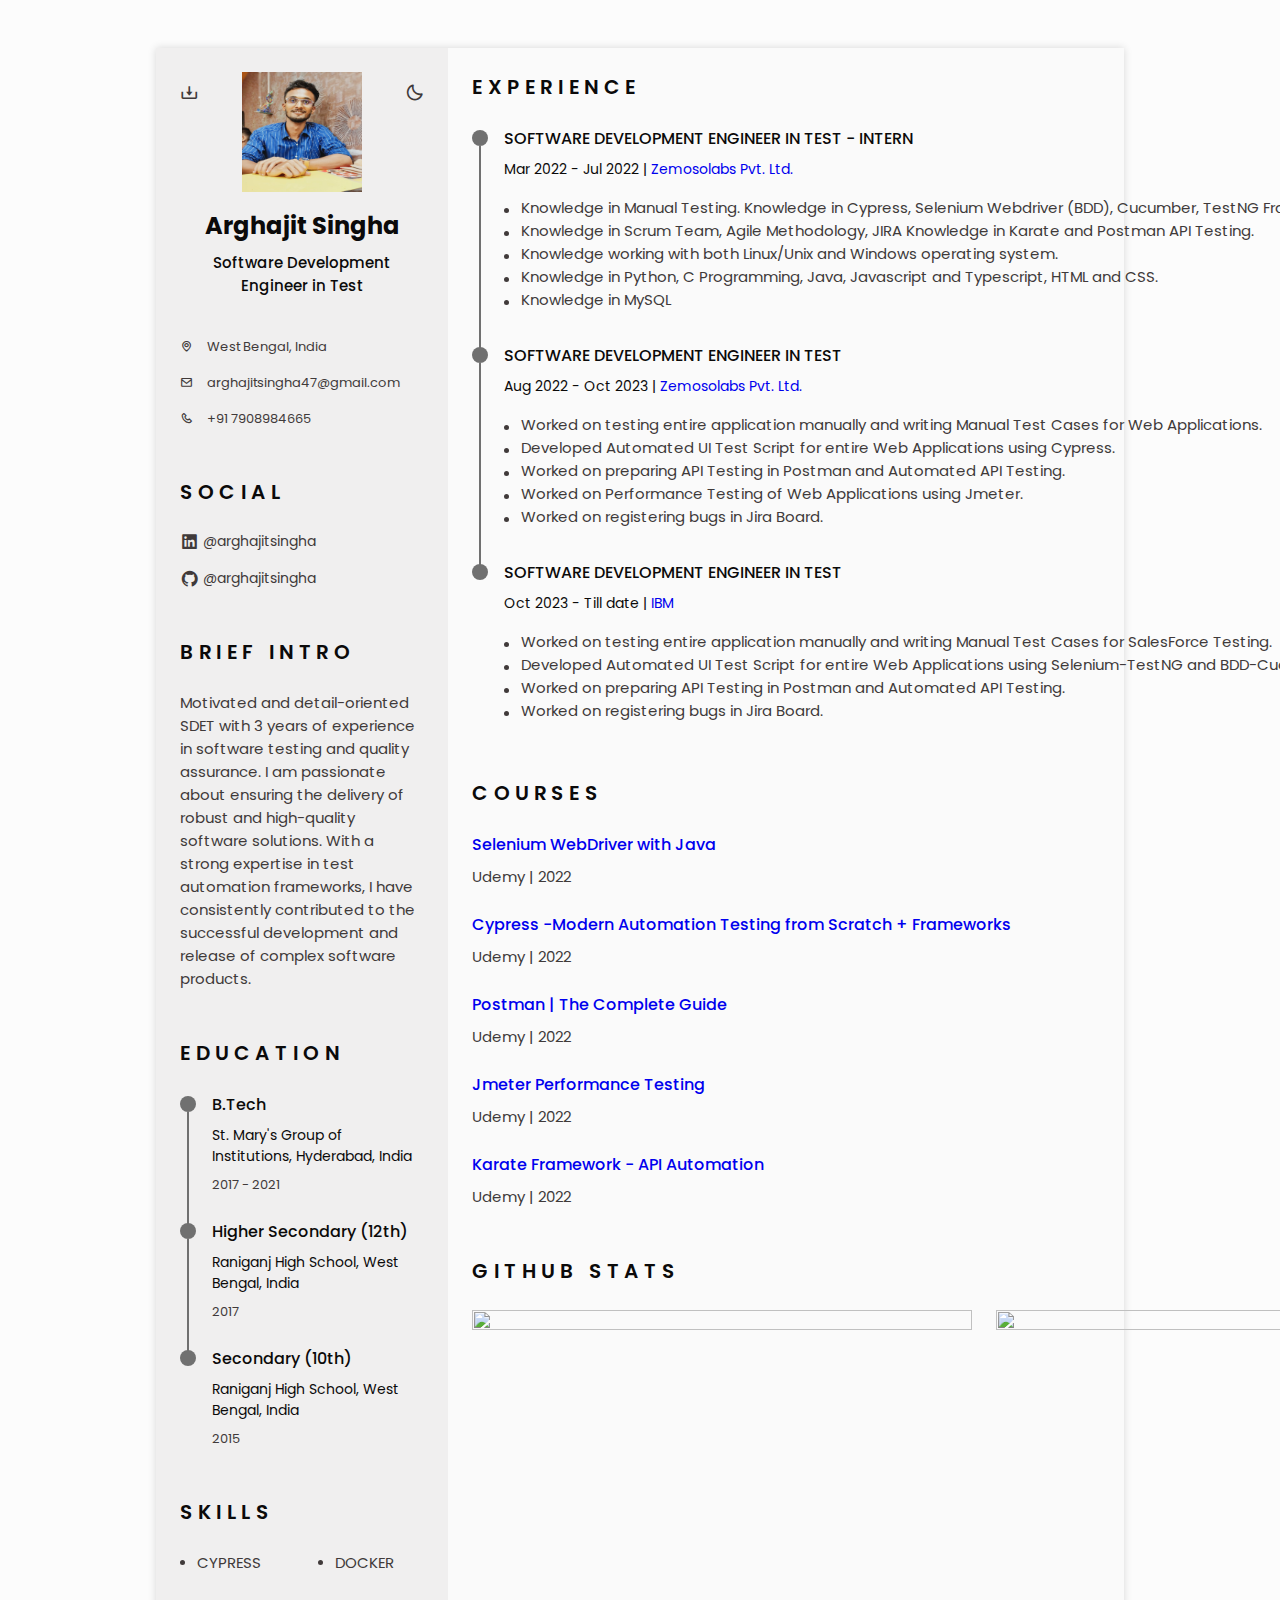
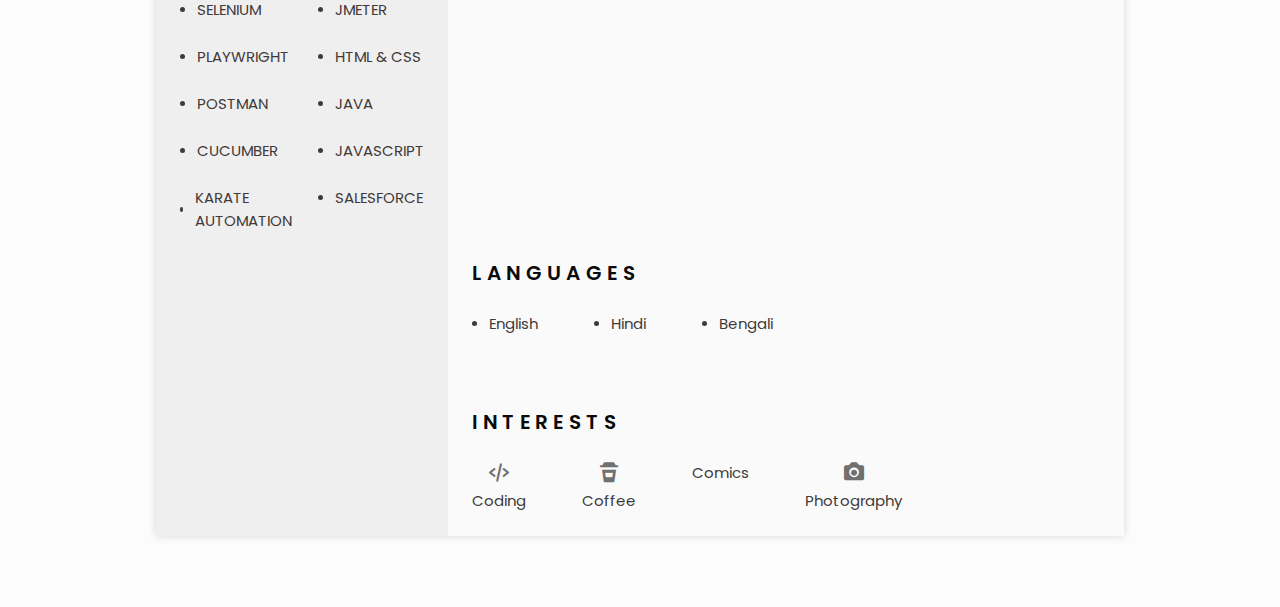
==== index.html @ 1b6075cb "Updated resume" ====
<!DOCTYPE html>
<html lang="en">
  <head>
    <meta charset="UTF-8" />
    <meta name="viewport" content="width=device-width, initial-scale=1.0" />

    <!-- BOX ICONS -->
    <link
      rel="stylesheet"
      href="https://cdn.jsdelivr.net/npm/boxicons@latest/css/boxicons.min.css"
    />
    <script src="https://code.iconify.design/iconify-icon/1.0.7/iconify-icon.min.js"></script>

    <!-- CSS -->
    <link rel="stylesheet" href="assets/css/styles.css" />

    <!-- Favicon -->
    <link rel="icon" href="assets/img/Arghajit.jpeg" type="image/jpg" />

    <title>Arghajit Singha</title>
  </head>
  <body>
    <!-- HEADER -->
    <header class="l-header" id="header">
      <nav class="nav bd-container">
        <a href="#" class="nav_logo">Arghajit Singha</a>
        <div class="nav_menu" id="nav-menu">
          <ul class="nav_list">
            <li class="nav_item">
              <a href="#home" class="nav_link active-link">
                <i class="bx bx-home nav_icon"></i>Home
              </a>
            </li>
            <li class="nav_item">
              <a href="#profile" class="nav_link">
                <i class="bx bx-user nav_icon"></i>Profile
              </a>
            </li>
            <li class="nav_item">
              <a href="#education" class="nav_link">
                <i class="bx bx-book nav_icon"></i>Education
              </a>
            </li>
            <li class="nav_item">
              <a href="#skills" class="nav_link">
                <i class="bx bx-receipt nav_icon"></i>Skills
              </a>
            </li>
            <li class="nav_item">
              <a href="#experience" class="nav_link">
                <i class="bx bx-briefcase-alt nav_icon"></i>Experience
              </a>
            </li>
            <li class="nav_item">
              <a href="#certificate" class="nav_link">
                <i class="bx bx-award nav_icon"></i>Certificate
              </a>
            </li>
            <li class="nav_item">
              <a href="#references" class="nav_link">
                <i class="bx bx-link-external nav_icon"></i>References
              </a>
            </li>
          </ul>
        </div>
        <div class="nav_toggle" id="nav-toggle">
          <i class="bx bx-grid-alt"></i>
        </div>
      </nav>
    </header>

    <main class="l-main bd-container">
      <!-- All elements within this div, is generated in PDF -->
      <div class="resume" id="area-cv">
        <div class="resume__left">
          <!-- HOME -->
          <section class="home" id="home">
            <div class="home_containter section bd-grid">
              <div class="home_data bd-grid">
                <img
                  src="assets/img/Arghajit.jpeg"
                  alt=""
                  class="home_img center"
                />
                <h1 class="home_title"><b>Arghajit Singha</b></h1>
                <h3 class="home_profession">
                  Software Development Engineer in Test
                </h3>
                <!-- Button to generate and download the pdf. Available for desktop. -->
                <div>
                  <a
                    download=""
                    href="assets/pdf/Arghajit Singha Resume.pdf"
                    class="home_button-movil"
                    >Download</a
                  >
                </div>
              </div>
              <div class="home_address bd-grid">
                <span class="home_information">
                  <i class="bx bx-map"> &nbsp; </i> West Bengal, India
                </span>
                <span class="home_information">
                  <i class="bx bx-envelope"> &nbsp; </i>
                  arghajitsingha47@gmail.com
                </span>
                <span class="home_information">
                  <i class="bx bx-phone"> &nbsp; </i> +91 7908984665
                </span>
              </div>
            </div>

            <!-- Theme change button -->
            <i
              class="bx bx-moon change-theme"
              title="Theme"
              id="theme-button"
            ></i>
            <!-- Button to generate and download the pdf. Available for desktop -->
            <i
              class="bx bx-download generate-pdf"
              title="Generate PDF"
              id="resume-button"
            ></i>
          </section>

          <!-- SOCIAL -->
          <section class="social section">
            <h2 class="section-title">SOCIAL</h2>
            <div class="social_container bd-grid">
              <a
                href="https://www.linkedin.com/in/arghajit-singha-1646341bb/"
                target="_blank"
                class="social_link"
              >
                <i class="bx bxl-linkedin-square social_icon"></i>
                @arghajitsingha
              </a>
              <a
                href="https://github.com/Arghajit47"
                target="_blank"
                class="social_link"
              >
                <i class="bx bxl-github social_icon"></i> @arghajitsingha
              </a>
            </div>
          </section>
          <!-- PROFILE -->
          <section class="profile section" id="profile">
            <h2 class="section-title">Brief Intro</h2>
            <p class="profile_description">
              Motivated and detail-oriented SDET with 3 years of experience in
              software testing and quality assurance. I am passionate about
              ensuring the delivery of robust and high-quality software
              solutions. With a strong expertise in test automation frameworks,
              I have consistently contributed to the successful development and
              release of complex software products.
            </p>
          </section>

          <!-- EDUCATION -->
          <section class="education section" id="education">
            <h2 class="section-title">Education</h2>
            <div class="education_container bd-grid">
              <div class="education_content">
                <div class="education_time">
                  <span class="education_rounder"></span>
                  <span class="education_line"></span>
                </div>
                <div class="education_data bd-grid">
                  <h3 class="education_title">B.Tech</h3>
                  <span class="education_studies"
                    >St. Mary's Group of Institutions, Hyderabad, India</span
                  >
                  <span class="education_year">2017 - 2021</span>
                </div>
              </div>
              <div class="education_content">
                <div class="education_time">
                  <span class="education_rounder"></span>
                  <span class="education_line"></span>
                </div>
                <div class="education_data bd-grid">
                  <h3 class="education_title">Higher Secondary (12th)</h3>
                  <span class="education_studies"
                    >Raniganj High School, West Bengal, India</span
                  >
                  <span class="education_year">2017</span>
                </div>
              </div>
              <div class="education_content">
                <div class="education_time">
                  <span class="education_rounder"></span>
                  <!-- <span class="education_line"></span> -->
                </div>
                <div class="education_data bd-grid">
                  <h3 class="education_title">Secondary (10th)</h3>
                  <span class="education_studies"
                    >Raniganj High School, West Bengal, India</span
                  >
                  <span class="education_year">2015</span>
                </div>
              </div>
            </div>
          </section>
          <!-- SKILLS  -->
          <section class="skills section" id="skills">
            <h2 class="section-title">Skills</h2>
            <div class="skills_content bd-grid">
              <ul class="skills_data">
                <li class="skills_name">
                  <span class="skills_circle"></span>CYPRESS
                </li>
                <li class="skills_name">
                  <span class="skills_circle"></span>SELENIUM
                </li>
                <li class="skills_name">
                  <span class="skills_circle"></span>PLAYWRIGHT
                </li>
                <li class="skills_name">
                  <span class="skills_circle"></span>POSTMAN
                </li>
                <li class="skills_name">
                  <span class="skills_circle"></span> CUCUMBER
                </li>
                <li class="skills_name">
                    <span class="skills_circle"></span> KARATE AUTOMATION
                  </li>
              </ul>
              <ul class="skills_data">
                <li class="skills_name">
                  <span class="skills_circle"></span> DOCKER
                </li>
                <li class="skills_name">
                  <span class="skills_circle"></span> JMETER
                </li>
                <li class="skills_name">
                  <span class="skills_circle"></span> HTML & CSS
                </li>
                <li class="skills_name">
                  <span class="skills_circle"></span> JAVA
                </li>
                <li class="skills_name">
                  <span class="skills_circle"></span> JAVASCRIPT
                </li>
                <li class="skills_name">
                    <span class="skills_circle"></span> SALESFORCE
                  </li>
              </ul>
            </div>
          </section>
        </div>
        <div class="resume__right">
          <!-- EXPERIENCE -->
          <section class="experience section" id="experience">
            <h2 class="section-title">Experience</h2>
            <div class="experience_container bd-grid">
              <div class="experience_content">
                <div class="experience_time">
                  <span class="experience_rounder"></span>
                  <span class="experience_line"></span>
                </div>
                <div class="experience_data bd-grid">
                    <h3 class="experience_title">SOFTWARE DEVELOPMENT ENGINEER IN TEST - INTERN</h3>
                    <span class="experience_company"
                      >Mar 2022 - Jul 2022 |
                      <a href="https://www.zemosolabs.com/careers-page"
                        >Zemosolabs Pvt. Ltd.</a
                      ></span
                    >
                    <p class="experience_description">
                      <ul><li>
                      <span class="languages_circle"></span>Knowledge in Manual
                      Testing. Knowledge in Cypress, Selenium Webdriver (BDD),
                      Cucumber, TestNG Framework, JMeter.</li>
                      <li><span class="languages_circle"></span>Knowledge in Scrum
                      Team, Agile Methodology, JIRA Knowledge in Karate and
                      Postman API Testing.</li>
                      <li><span class="languages_circle"></span>Knowledge working with
                      both Linux/Unix and Windows operating system.</li>
                      <li><span class="languages_circle"></span>Knowledge in Python, C
                      Programming, Java, Javascript and Typescript, HTML and CSS.</li>
                      <li><span class="languages_circle"></span>Knowledge in MySQL
                  </li></ul>
                    </p>
                  </div>
              </div>
              <div class="experience_content">
                <div class="experience_time">
                  <span class="experience_rounder"></span>
                  <span class="experience_line"></span>
                </div>
                <div class="experience_data bd-grid">
                    <h3 class="experience_title">SOFTWARE DEVELOPMENT ENGINEER IN TEST</h3>
                    <span class="experience_company"
                      >Aug 2022 - Oct 2023 |
                      <a href="https://www.zemosolabs.com"
                        >Zemosolabs Pvt. Ltd.</a>
                    </span>
                    <p class="experience_description">
                      <ul><li>
                          <span class="languages_circle"></span>Worked on testing entire application manually and writing Manual Test Cases for Web Applications.</li>
                          <li><span class="languages_circle"></span>Developed Automated UI Test Script for entire Web Applications using Cypress.</li>
                          <li><span class="languages_circle"></span>Worked on preparing API Testing in Postman and Automated API Testing.</li>
                          <li><span class="languages_circle"></span>Worked on Performance Testing of Web Applications using Jmeter.</li>
                          <li><span class="languages_circle"></span>Worked on registering bugs in Jira Board.
                      </li></ul>
                    </p>
                  </div>
              </div>
              <div class="experience_content">
                <div class="experience_time">
                  <span class="experience_rounder"></span>
                  <!-- <span class="experience_line"></span> -->
                </div>
                <div class="experience_data bd-grid">
                  <h3 class="experience_title">SOFTWARE DEVELOPMENT ENGINEER IN TEST</h3>
                  <span class="experience_company"
                    >Oct 2023 - Till date |
                    <a href="https://www.ibm.com">IBM</a>
                  </span>
                  <p class="experience_description">
                    <ul><li>
                        <span class="languages_circle"></span>Worked on testing entire application manually and writing Manual Test Cases for SalesForce Testing.</li>
                        <li><span class="languages_circle"></span>Developed Automated UI Test Script for entire Web Applications using Selenium-TestNG and BDD-Cucumber.</li>
                        <li><span class="languages_circle"></span>Worked on preparing API Testing in Postman and Automated API Testing.</li>
                        <li><span class="languages_circle"></span>Worked on registering bugs in Jira Board.
                    </li></ul>
                  </p>
                </div>
              </div>
            </div>
          </section>
          <!-- COURSES -->
          <section class="certificate section" id="certificate">
            <h2 class="section-title">Courses</h2>
            <div class="certificate_container bd-grid">
              <div class="certificate_content">
                <h3 class="certificate_title">
                  <a href="https://www.udemy.com/course/selenium-real-time-examplesinterview-questions/">Selenium WebDriver with Java</a>
                </h3>
                <span class="certificate_institution"
                  >Udemy | 2022</span
                >
              </div>
              <div class="certificate_content">
                <h3 class="certificate_title">
                  <a href="https://www.udemy.com/course/cypress-fundamental/">Cypress -Modern Automation Testing from Scratch + Frameworks</a>
                </h3>
                <span class="certificate_institution">Udemy | 2022</span>
              </div>
              <div class="certificate_content">
                <h3 class="certificate_title">
                  <a href="https://www.udemy.com/course/postman-the-complete-guide/">Postman | The Complete Guide</a>
                </h3>
                <span class="certificate_institution">Udemy | 2022</span>
              </div>
              <div class="certificate_content">
                <h3 class="certificate_title">
                  <a href="https://www.udemy.com/course/learn-jmeter-from-scratch-performance-load-testing-tool/">Jmeter Performance Testing</a>
                </h3>
                <span class="certificate_institution">Udemy | 2022</span>
              </div>
              <div class="certificate_content">
                <h3 class="certificate_title">
                  <a href="https://www.udemy.com/course/karate-framework-api-automation/">Karate Framework - API Automation</a>
                </h3>
                <span class="certificate_institution">Udemy | 2022</span>
              </div>
            </div>
          </section>
          <!-- GITHUB STATS -->
          <section class="references section" id="references">
            <h2 class="section-title">GitHub Stats</h2>
            <div class="references_container bd-grid">
              <div class="references_content bd-grid">
                <img
                  height="500"
                  width="500"
                  src="https://github-readme-stats.vercel.app/api/top-langs/?username=Arghajit47&show_icons=true&theme=tokyonight"
                />
              </div>
              <div class="references_content bd-grid">
                <img
                  height="500"
                  width="500"
                  src="https://github-readme-stats.vercel.app/api?username=Arghajit47&show_icons=true&theme=midnight-purple"
                />
              </div>
            </div>
          </section>
          <!-- LANGUAGES -->
          <section class="languages section">
            <h2 class="section-title">Languages</h2>
            <div class="languages_container">
              <ul class="languages_content bd-grid">
                <li class="languages_name">
                  <span class="languages_circle"></span> English
                </li>
                <li class="languages_name">
                  <span class="languages_circle"></span> Hindi
                </li>
                <li class="languages_name">
                  <span class="languages_circle"></span> Bengali
                </li>
              </ul>
            </div>
          </section>

          <!-- INTERESTS -->
          <section class="interests section">
            <h2 class="section-title">Interests</h2>
            <div class="interests_container bd-grid">
              <div class="interests_content">
                <i class="bx bx-code-alt interests_icon"></i>
                <span class="interests_name">Coding</span>
              </div>
              <div class="interests_content">
                <i class="bx bxs-coffee-togo interests_icon"></i>
                <span class="interests_name">Coffee</span>
              </div>
              <div class="interests_content">
                <iconify-icon
                  icon="arcticons:comicscreen"
                  width="28"
                  height="28"
                ></iconify-icon>
                <span class="interests_name">Comics</span>
              </div>
              <div class="interests_content">
                <i class="bx bxs-camera interests_icon"></i>
                <span class="interests_name">Photography</span>
              </div>
            </div>
          </section>
        </div>
      </div>
    </main>

    <!-- SCROLL TOP -->
    <a href="#" class="scrolltop" id="scrolltop">
      <i class="bx bx-up-arrow-alt scrolltop_icon"></i>
    </a>

    <!-- HTML2PDF -->
    <script src="assets/js/html2pdf.bundle.min.js"></script>

    <!-- MAIN JS -->
    <script src="assets/js/main.js"></script>
  </body>
  <br />
</html>
---- assets/css/styles.css ----
/* GOOGLE FONTS */
@import url('https://fonts.googleapis.com/css2?family=Poppins:wght@400;500;600&display=swap');

/* VARIABLES CSS */
:root {
  --header-height: 3rem;

  /* Colors */
  --title-color: #0b0a0a;
  --text-color: #403a3a;
  --text-color-light: #707070;
  --container-color: #fafafa;
  --container-color-alt: #f0efef;
  --body-color: #fcfcfc;

  /* Font and typography */
  --body-font: 'Poppins', sans-serif;
  --h1-font-size: 1.5rem;
  --h2-font-size: 1.25rem;
  --h3-font-size: 1rem;
  --normal-font-size: 0.938rem;
  --small-font-size: 0.875rem;
  --smaller-font-size: 0.813rem;

  /* Font weight */
  --font-medium: 500;
  --font-semi-bold: 600;

  /* Margins */
  --mb-1: 0.5rem;
  --mb-2: 1rem;
  --mb-3: 1.5rem;

  /* z index */
  --z-tooltip: 10;
  --z-fixed: 100;
}

/* BASE */
*,
::before,
::after {
  box-sizing: border-box;
}

html {
  scroll-behavior: smooth;
}

/* Variables Dark theme */
body.dark-theme{
  --title-color: #F2F2F2;
  --text-color: #BFBFBF;
  --container-color: #212121;
  --container-color-alt: #181616;
  --body-color: #2B2B2B;
}


/* Button Dark/Light */
.change-theme{
  position: absolute;
  right: 0;
  top: 2.2rem;
  display: flex;
  color: var(--text-color);
  font-size: 1.2rem;
  cursor: pointer;
}

.change-theme:hover{
  color: var(--text-color);
}
/* Font size variables to scale cv */
body.scale-cv{
  --h1-font-size: .938rem;
  --h2-font-size: .938rem;
  --h3-font-size: .875rem;
  --normal-font-size: 0.813rem;
  --small-font-size: 0.75rem;
  --smaller-font-size: 0.688rem;
}
/* Generate PDF button */
.generate-pdf{
  display: none;
  position: absolute;
  top: 2.2rem;
  left: 0;
  font-size: 1.2rem;
  color: var(--text-color);
  cursor: pointer;
}

.generate-pdf:hover{
  color: var(--title-color);
}
/* Classes modified to reduce size and print on A4 sheet */
.scale-cv .change-theme,
.scale-cv .generate-pdf{
  display: none;
}

.scale-cv .bd-container{
  max-width: 700px;
}

.scale-cv .section{
  padding: 1.5rem 0 .80rem;
}

.scale-cv .section-title{
  margin-bottom: .75rem;
}

.scale-cv .resume_left,
.scale-cv .resume_right{
  padding: 0 1rem;
}

.scale-cv .home_img{
  width: 85px;
  height: 85px;
}

.scale-cv .home_container{
  gap: 1rem;
}

.scale-cv .home_data{
  gap: .10rem;
}

.scale-cv .profile_description {
  font-size: 12px;
}

.scale-cv .home_address,
.scale-cv .social_container{
  gap: .55rem;
}

.scale-cv .home_icon,
.scale-cv .social_icon,
.scale-cv .interests_icon{
  font-size: 1rem;
}

.scale-cv .education_container,
.scale-cv .experience_container,
.scale-cv .certificate_container{
  gap: 0;
}

.scale-cv .education_time,
.scale-cv .experience_time{
  padding-right: 1rem;
}

.scale-cv .education_rounder,
.scale-cv .experience_rounder{
  width: 11px;
  height: 11px;
  margin-top: .2rem;
}

.scale-cv .education_line{
  width: 1px;
  height: 70px;
  transform: translate(5px, 0);
}

.scale-cv .education_title,
.scale-cv .education_studies{
  font-size: 12px;
}

.scale-cv .experience_line{
  width: 1px;
  height: 130px;
  transform: translate(5px, 0);
}

.scale-cv .education_data,
.scale-cv .experience_data{
  gap: .20rem;
  font-size: 12px;
}


.scale-cv .skills_name{
  margin-bottom: var(--mb-1);
  font-size: 13px;
}

.scale-cv .interests_container{
  column-gap: 1.5rem;
  font-size: 10px;
}

body {
  margin: 0 0 var(--header-height) 0;
  padding: 0;
  font-family: var(--body-font);
  font-size: var(--normal-font-size);
  background-color: var(--body-color);
  color: var(--text-color);
}

h1,
h2,
h3,
ul,
p {
  margin: 0;
}

h1,
h2,
h3 {
  color: var(--title-color);
  font-weight: var(--font-medium);
}

ul {
  padding: 0;
  list-style: none;
}

a {
  text-decoration: none;
}

img {
  max-width: 100%;
  height: auto;
}

/* CLASS CSS */
.section {
  padding: 1.5rem 0;
}

.section-title {
  font-size: var(--h2-font-size);
  color: var(--title-color);
  font-weight: var(--font-semi-bold);
  text-transform: uppercase;
  letter-spacing: 0.35rem;
  text-align: center;
  margin-bottom: var(--mb-3);
}

/* LAYOUT */
.bd-container {
  max-width: 968px;
  width: calc(100% - 3rem);
  margin-left: var(--mb-3);
  margin-right: var(--mb-3);
}

.bd-grid {
  display: grid;
  gap: 1.5rem;
}

.l-header {
  width: 100%;
  position: fixed;
  bottom: 0;
  left: 0;
  z-index: var(--z-fixed);
  background-color: var(--body-color);
  box-shadow: 0 -1px 4px rgba(0, 0, 0, 0.1);
  transition: 0.3s;
}

/* NAV */
.nav {
  height: var(--header-height);
  display: flex;
  justify-content: space-between;
  align-items: center;
}

@media screen and (max-width: 968px) {
  .nav_menu {
    position: fixed;
    bottom: -100%;
    left: 0;
    width: 100%;
    padding: 2rem 1.5rem;
    background-color: var(--body-color);
    box-shadow: 0 1px 4px rgba(0, 0, 0, .1);
    border-radius: 1rem 1rem 0 0;
    z-index: var(--z-fixed)
    transition: 0.3s;
  }

.nav_logo, .nav_toggle {
  color: var(--title-color);
  font-weight: var(--font-medium);
}

.nav_toggle{
  font-size: 1.2rem;
  cursor: pointer;
}

.nav_item {
  text-align: center;
}

.nav_list {
  display: grid;
  grid-template-columns: repeat(3, 1fr);
  gap: 2rem;
}

.nav_link{
  display: flex;
  flex-direction: column;
  font-size: var(--smaller-font-size);
  color: var(--text-color-light);
  font-weight: var(--font-medium);
}

.nav_link:hover{
  color: var(--title-color);
}

.nav_icon {
  font-size: 1.2rem;
  margin-bottom: var(--mb-1);
}

/* Show menu */
.show-menu{
  bottom: var(--header-height);
}

/* Active menu link */
.active-link{
  color: var(--title-color);
}
}
/* HOME */
.home{
  position: relative;
}
.home_container{
  gap: 3rem;
}

.home_data{
  gap: .5rem;
  text-align: center;
}

.home_img{
  width: 120px;
  height: 120px;
  margin: auto;
  /* border-radius: 50%; */
  justify-content: center;
  margin-bottom: var(--mb-1);
}

.home_title {
  font-size: var(--h1-font-size);
}

.home_profession{
  font-size: var(--normal-font-size);
  margin-bottom: var(--mb-1);
}

.home_address{
  gap: 1rem;
}

.home_information{
  display: flex;
  align-items: center;
  font-size: var(--smaller-font-size);
}

.home_icon {
  font-size: 1.2rem;
  margin-right: 25rem;
}

.home_button-movil{
  display: inline-block;
  border: 2px solid var(--text-color);
  color: var(--title-color);
  padding: 1rem 2rem;
  border-radius: 25rem;
  transition: .3s;
  font-weight: var(--font-medium);
  margin-top: var(--mb-3);
}

.home_button-movil:hover{
  background-color: var(--text-color);
  color: var(--container-color);
}

/* SOCIAL */
.social_container{
  grid-template-columns: max-content;
  gap: 1rem;
}

.social_link{
  display: inline-flex;
  align-items: center;
  font-size: var(--small-font-size);
  color: var(--text-color);
}

.social_link:hover{
  color: var(--title-color);
}

.social_icon{
  font-size: 1.2rem;
  margin-right: .25rem;
}
/* PROFILE */
.profile_description{
  text-align: center;
}
/* EDUCATION AND EXPERIENCE */
.education_content,
.experience_content{
  display: flex;
}

.education_time,
.experience_time{
  padding-right: 1rem;
}

.education_rounder,
.experience_rounder{
  position: relative;
  display: block;
  width: 16px;
  height: 16px;
  background-color: var(--text-color-light);
  border-radius: 50%;
  margin-top: .25rem;
}

.education_line,
.experience_line{
  display: block;
  width: 2px;
  height: 110%;
  background-color: var(--text-color-light);
  transform: translate(7px, 0);
}

.education_data,
.experience_data{
  gap: .5rem;
}

.education_title,
.experience_title{
  font-size: var(--h3-font-size);
}

.education_studies,
.experience_company{
  font-size: var(--small-font-size);
  color: var(--title-color);
}

.education_year{
  font-size: var(--smaller-font-size);
}
/* SKILLS AND LANGUAGES */
.skills_content,
.languages_content{
  grid-template-columns: repeat(2, 1fr);
}

.languages_content{
  gap: 0;
}

.skills_name,
.languages_name{
  display: flex;
  align-items: center;
  margin-bottom: var(--mb-3);
}

.skills_circle,
.languages_circle{
  display: inline-block;
  width: 5px;
  height: 5px;
  background-color: var(--text-color);
  border-radius: 50%;
  margin-right: .75rem;
}
/* CERTIFICATES */
.certificate_title{
  font-size: var(--h3-font-size);
  margin-bottom: var(--mb-1);
}
/* REFERENCES */
.references_content{
  gap: .25rem;
}

.references_subtitle{
  color: var(--text-color-light);
}

.references_subtitle,
.references_contact{
  font-size: var(--smaller-font-size);
}
/* INTERESTS */
.interests_container{
  grid-template-columns: repeat(3, 1fr);
  margin-top: var(--mb-2);
}

.interests_content{
  display: flex;
  flex-direction: column;
  align-items: center;
}

.interests_icon{
  font-size: 1.5rem;
  color: var(--text-color-light);
  margin-bottom: .25rem;
}
/* Scroll top */
.scrolltop{
  position: fixed;
  right: 1rem;
  bottom: 5rem;
  display: flex;
  justify-content: center;
  align-items: center;
  padding: .3rem;
  background-color: var(--container-color-alt);
  border-radius: .4rem;
  z-index: var(--z-tooltip);
  transition: .4s;
  /* visibility: hidden; */
}

.scrolltop_icon{
  font-size: 1.2rem;
  color: var(--text-color);
}

.show-scroll{
  visibility: visible;
  bottom: 5rem;
}
/*========== MEDIA QUERIES ==========*/
/* For small devices, menu two columns */
@media screen and (max-width: 320px){
  .nav_list{
    grid-template-columns: repeat(2, 1fr);
    gap: 1rem .5rem;
  }
}


/* Classes modified for large screen size */
@media screen and (min-width: 968px){
  body{
    margin: 3rem 0;
  }

  .bd-container{
    margin: auto;
    margin-right: auto;
  }

  .l-header,
  .scrolltop{
    display: none;
  }

  .resume{
    display: grid;
    grid-template-columns: .5fr 1fr;
    background-color: var(--container-color);
    box-shadow: 0 0 8px rgba(13, 12, 12, .15);
  }

  .resume__left{
    background-color: var(--container-color-alt);
  }

  .resume__left,
  .resume__right{
    padding: 0 1.5rem;
  }

  .generate-pdf{
    display: inline-block;
  }

  .section-title,
  .profile_description{
    text-align: initial;
    gap: 0;
  }

  .home__container{
    gap: 1.5rem;
  }

  .home_button-movil{
    display: none;
  }

  .references_container{
    grid-template-columns: repeat(2, 1fr);
  }

  .languages_content{
    grid-template-columns: repeat(3, max-content);
    column-gap: 3.5rem;
  }

  .interests_container{
    grid-template-columns: repeat(4, max-content);
    column-gap: 3.5rem;
  }
}
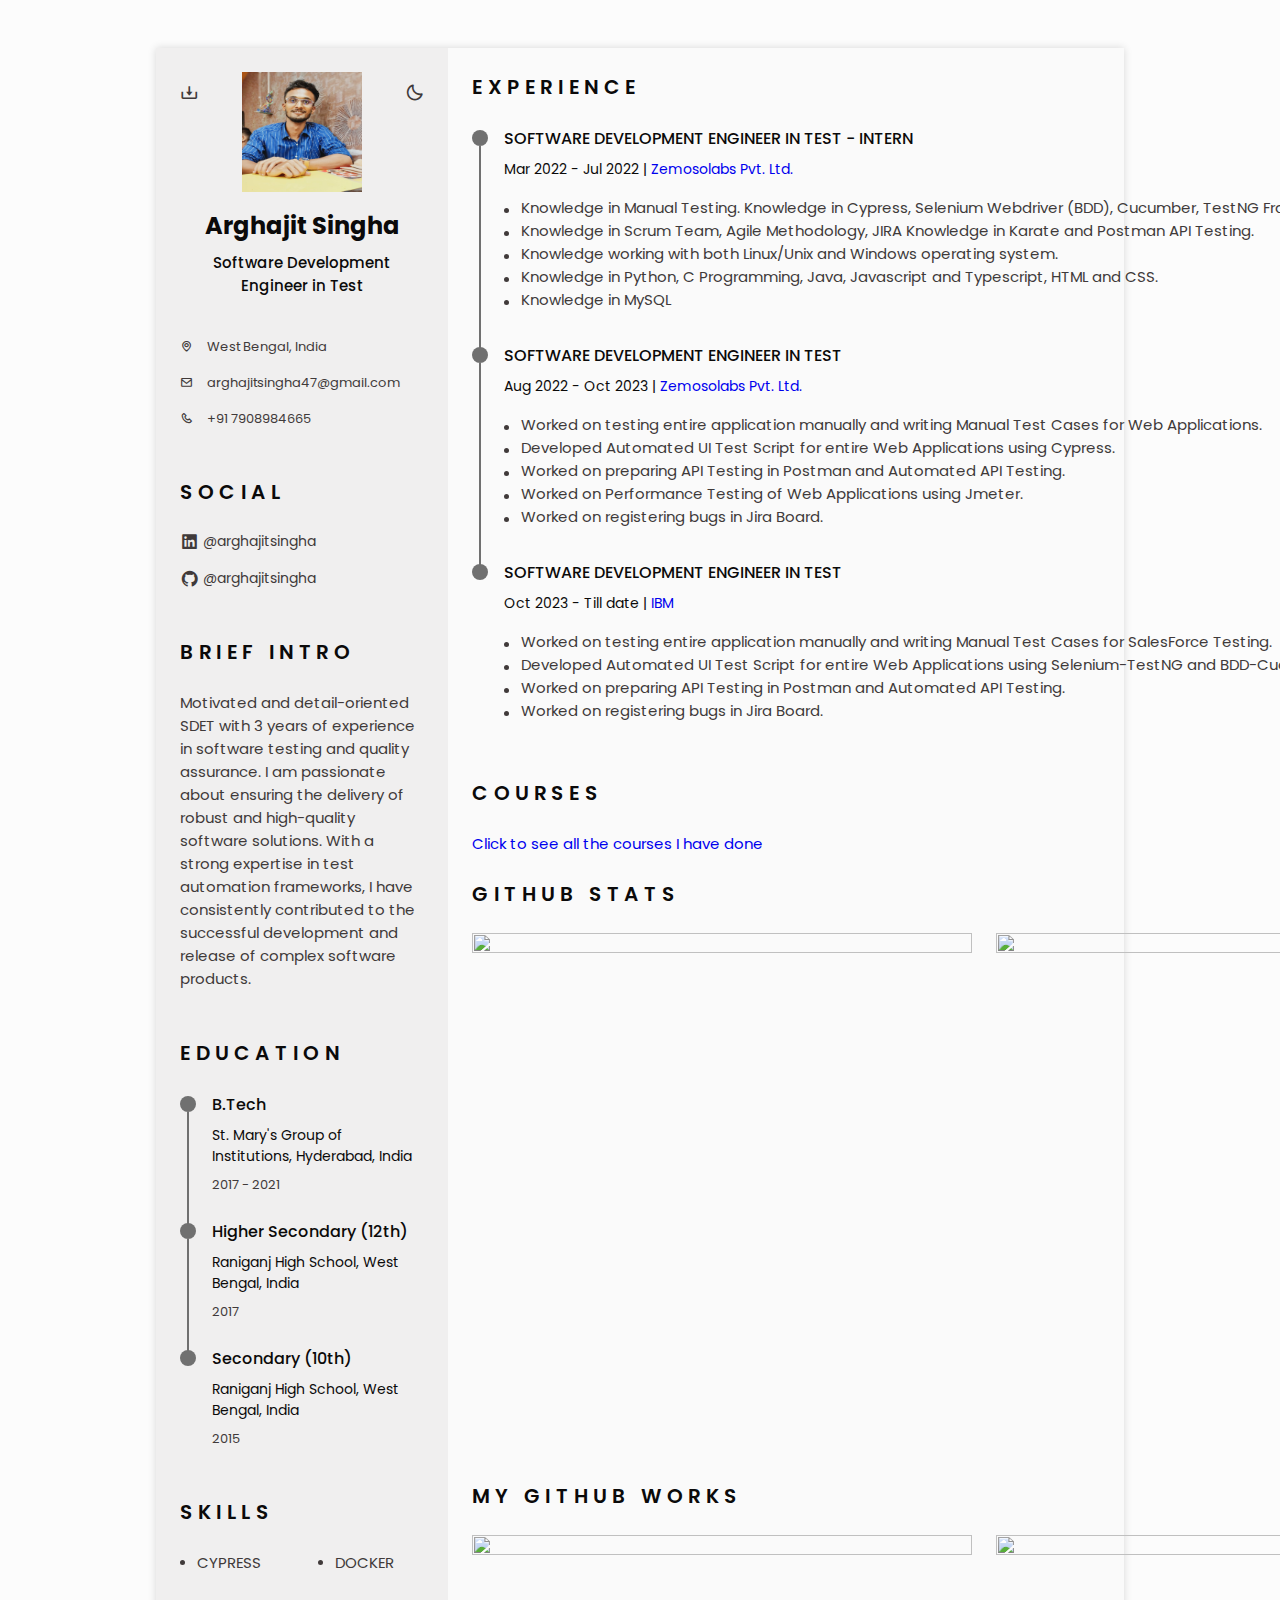
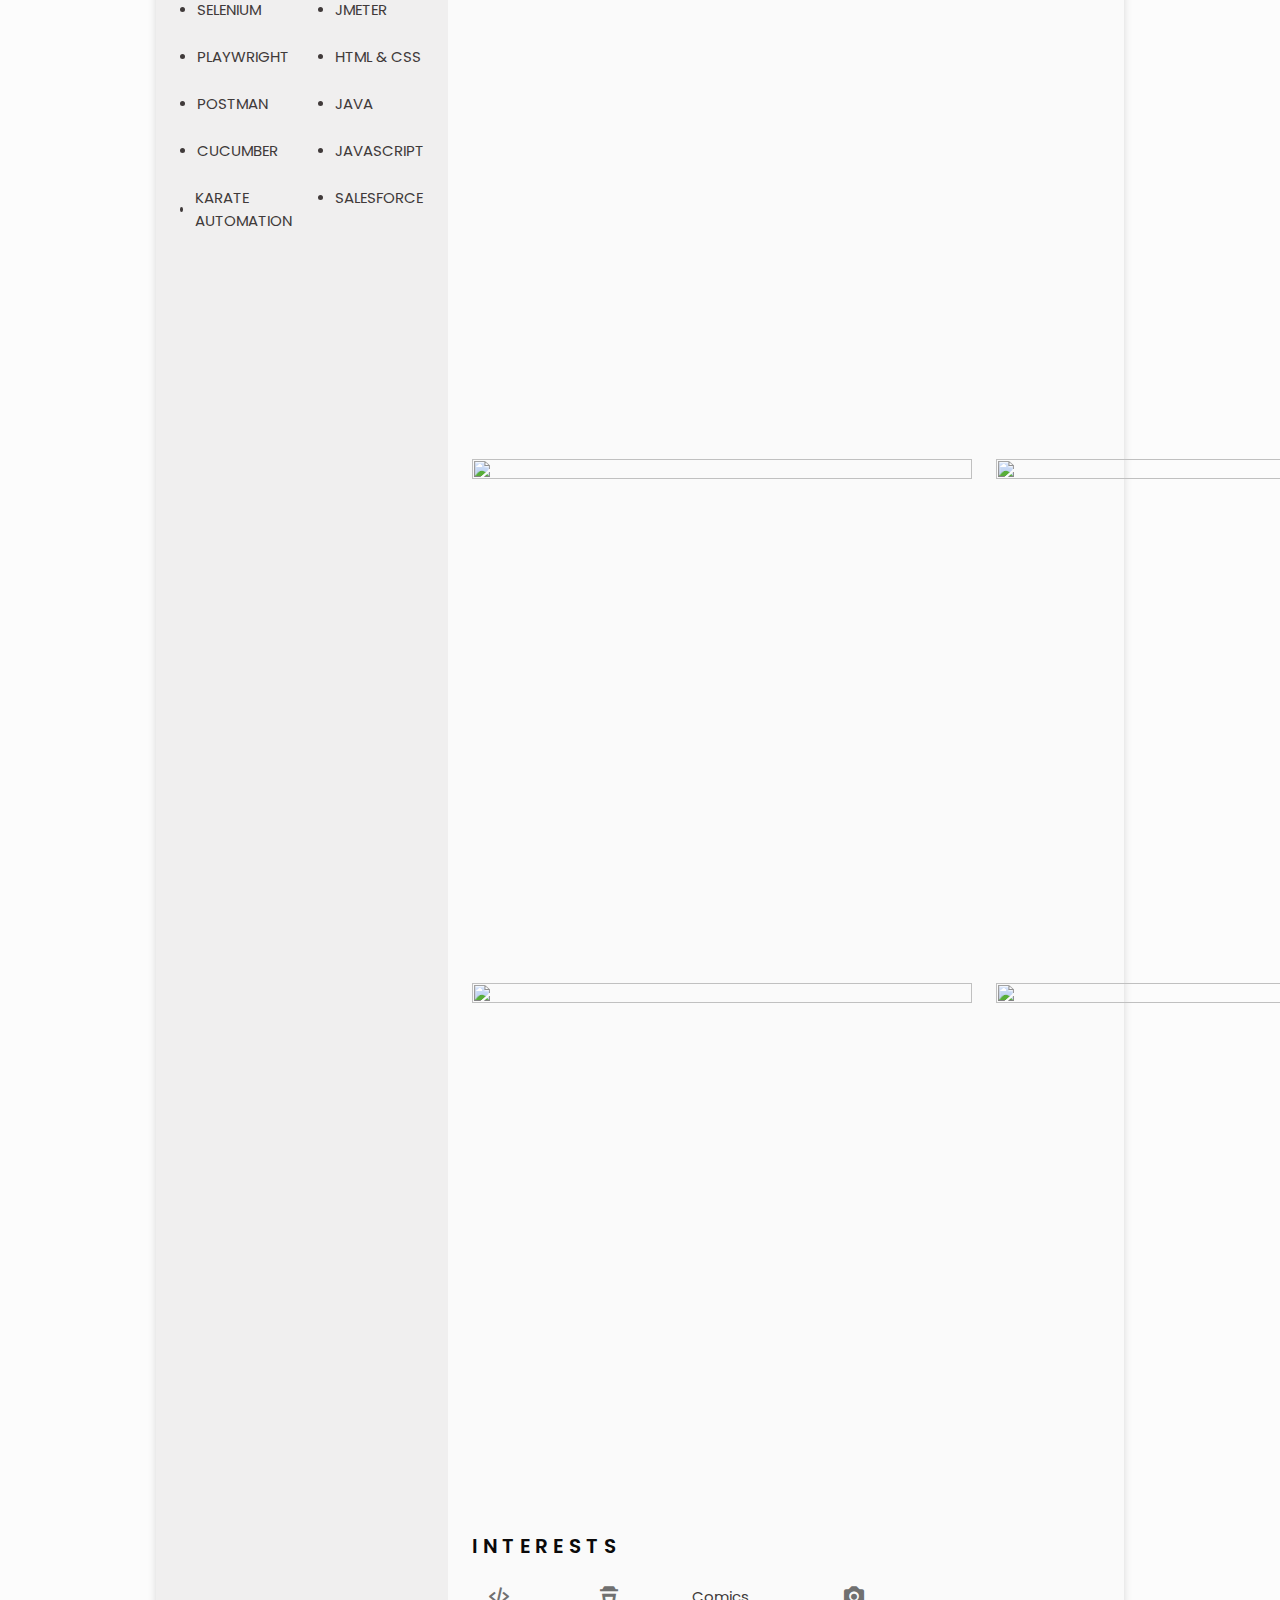
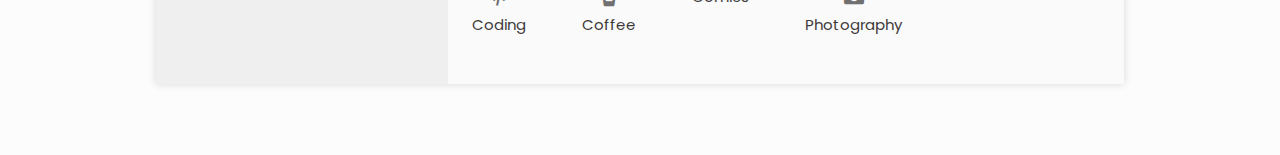
==== commit 825cd678: "Updated index.html file and added courses.html" ====
--- a/index.html
+++ b/index.html
@@ -334,41 +334,7 @@
           <!-- COURSES -->
           <section class="certificate section" id="certificate">
             <h2 class="section-title">Courses</h2>
-            <div class="certificate_container bd-grid">
-              <div class="certificate_content">
-                <h3 class="certificate_title">
-                  <a href="https://www.udemy.com/course/selenium-real-time-examplesinterview-questions/">Selenium WebDriver with Java</a>
-                </h3>
-                <span class="certificate_institution"
-                  >Udemy | 2022</span
-                >
-              </div>
-              <div class="certificate_content">
-                <h3 class="certificate_title">
-                  <a href="https://www.udemy.com/course/cypress-fundamental/">Cypress -Modern Automation Testing from Scratch + Frameworks</a>
-                </h3>
-                <span class="certificate_institution">Udemy | 2022</span>
-              </div>
-              <div class="certificate_content">
-                <h3 class="certificate_title">
-                  <a href="https://www.udemy.com/course/postman-the-complete-guide/">Postman | The Complete Guide</a>
-                </h3>
-                <span class="certificate_institution">Udemy | 2022</span>
-              </div>
-              <div class="certificate_content">
-                <h3 class="certificate_title">
-                  <a href="https://www.udemy.com/course/learn-jmeter-from-scratch-performance-load-testing-tool/">Jmeter Performance Testing</a>
-                </h3>
-                <span class="certificate_institution">Udemy | 2022</span>
-              </div>
-              <div class="certificate_content">
-                <h3 class="certificate_title">
-                  <a href="https://www.udemy.com/course/karate-framework-api-automation/">Karate Framework - API Automation</a>
-                </h3>
-                <span class="certificate_institution">Udemy | 2022</span>
-              </div>
-            </div>
-          </section>
+            <a href="courses.html">Click to see all the courses I have done</a>
           <!-- GITHUB STATS -->
           <section class="references section" id="references">
             <h2 class="section-title">GitHub Stats</h2>
@@ -377,36 +343,66 @@
                 <img
                   height="500"
                   width="500"
-                  src="https://github-readme-stats.vercel.app/api/top-langs/?username=Arghajit47&show_icons=true&theme=tokyonight"
+                  src="https://github-readme-stats.vercel.app/api/top-langs/?username=Arghajit47&layout=compact"
                 />
               </div>
               <div class="references_content bd-grid">
                 <img
                   height="500"
                   width="500"
-                  src="https://github-readme-stats.vercel.app/api?username=Arghajit47&show_icons=true&theme=midnight-purple"
+                  src="https://github-readme-stats.vercel.app/api?username=Arghajit47&show_icons=true"
                 />
               </div>
             </div>
           </section>
-          <!-- LANGUAGES -->
-          <section class="languages section">
-            <h2 class="section-title">Languages</h2>
-            <div class="languages_container">
-              <ul class="languages_content bd-grid">
-                <li class="languages_name">
-                  <span class="languages_circle"></span> English
-                </li>
-                <li class="languages_name">
-                  <span class="languages_circle"></span> Hindi
-                </li>
-                <li class="languages_name">
-                  <span class="languages_circle"></span> Bengali
-                </li>
-              </ul>
-            </div>
-          </section>
-
+          <!-- REFERENCES -->
+          <section class="references section" id="references">
+            <h2 class="section-title">My GitHub Works</h2>
+            <div class="references_container bd-grid">
+                <div class="references_content bd-grid">
+                    <img
+                      height="500"
+                      width="500"
+                      src="https://github-readme-stats.vercel.app/api/pin/?username=Arghajit47&repo=Cypress-UI-API-Testing"
+                    />
+                  </div>
+                  <div class="references_content bd-grid">
+                    <img
+                      height="500"
+                      width="500"
+                      src="https://github-readme-stats.vercel.app/api/pin/?username=Arghajit47&repo=Selenium-TutorialsNinja-Project"
+                    />
+                  </div>
+                  <div class="references_content bd-grid">
+                    <img
+                      height="500"
+                      width="500"
+                      src="https://github-readme-stats.vercel.app/api/pin/?username=Arghajit47&repo=Selenium-API-Testing"
+                    />
+                  </div>
+                  <div class="references_content bd-grid">
+                    <img
+                      height="500"
+                      width="500"
+                      src="https://github-readme-stats.vercel.app/api/pin/?username=Arghajit47&repo=Orange-HRM-Project-Playwright"
+                    />
+                  </div>
+                  <div class="references_content bd-grid">
+                    <img
+                      height="500"
+                      width="500"
+                      src="https://github-readme-stats.vercel.app/api/pin/?username=Arghajit47&repo=Cypress-API-Testing-Framework"
+                    />
+                  </div>
+                  <div class="references_content bd-grid">
+                    <img
+                      height="500"
+                      width="500"
+                      src="https://github-readme-stats.vercel.app/api/pin/?username=Arghajit47&repo=JPet-Store-Cypress-Project"
+                    />
+                  </div>
+            </div>
+          </section>
           <!-- INTERESTS -->
           <section class="interests section">
             <h2 class="section-title">Interests</h2>
--- a/assets/css/styles.css
+++ b/assets/css/styles.css
@@ -575,6 +575,23 @@
   }
 }
 
+.back-button {
+  display: inline-block;
+  padding: 5px 10px;
+  background-color: #707070;
+  color: white;
+  font-size: 16px;
+  text-align: center;
+  text-decoration: none;
+  border-radius: 4px;
+  transition: background-color 0.3s;
+  margin-top: 20px;
+}
+
+.back-button:hover {
+  background-color: #0b0a0a;
+}
+
 
 /* Classes modified for large screen size */
 @media screen and (min-width: 968px){
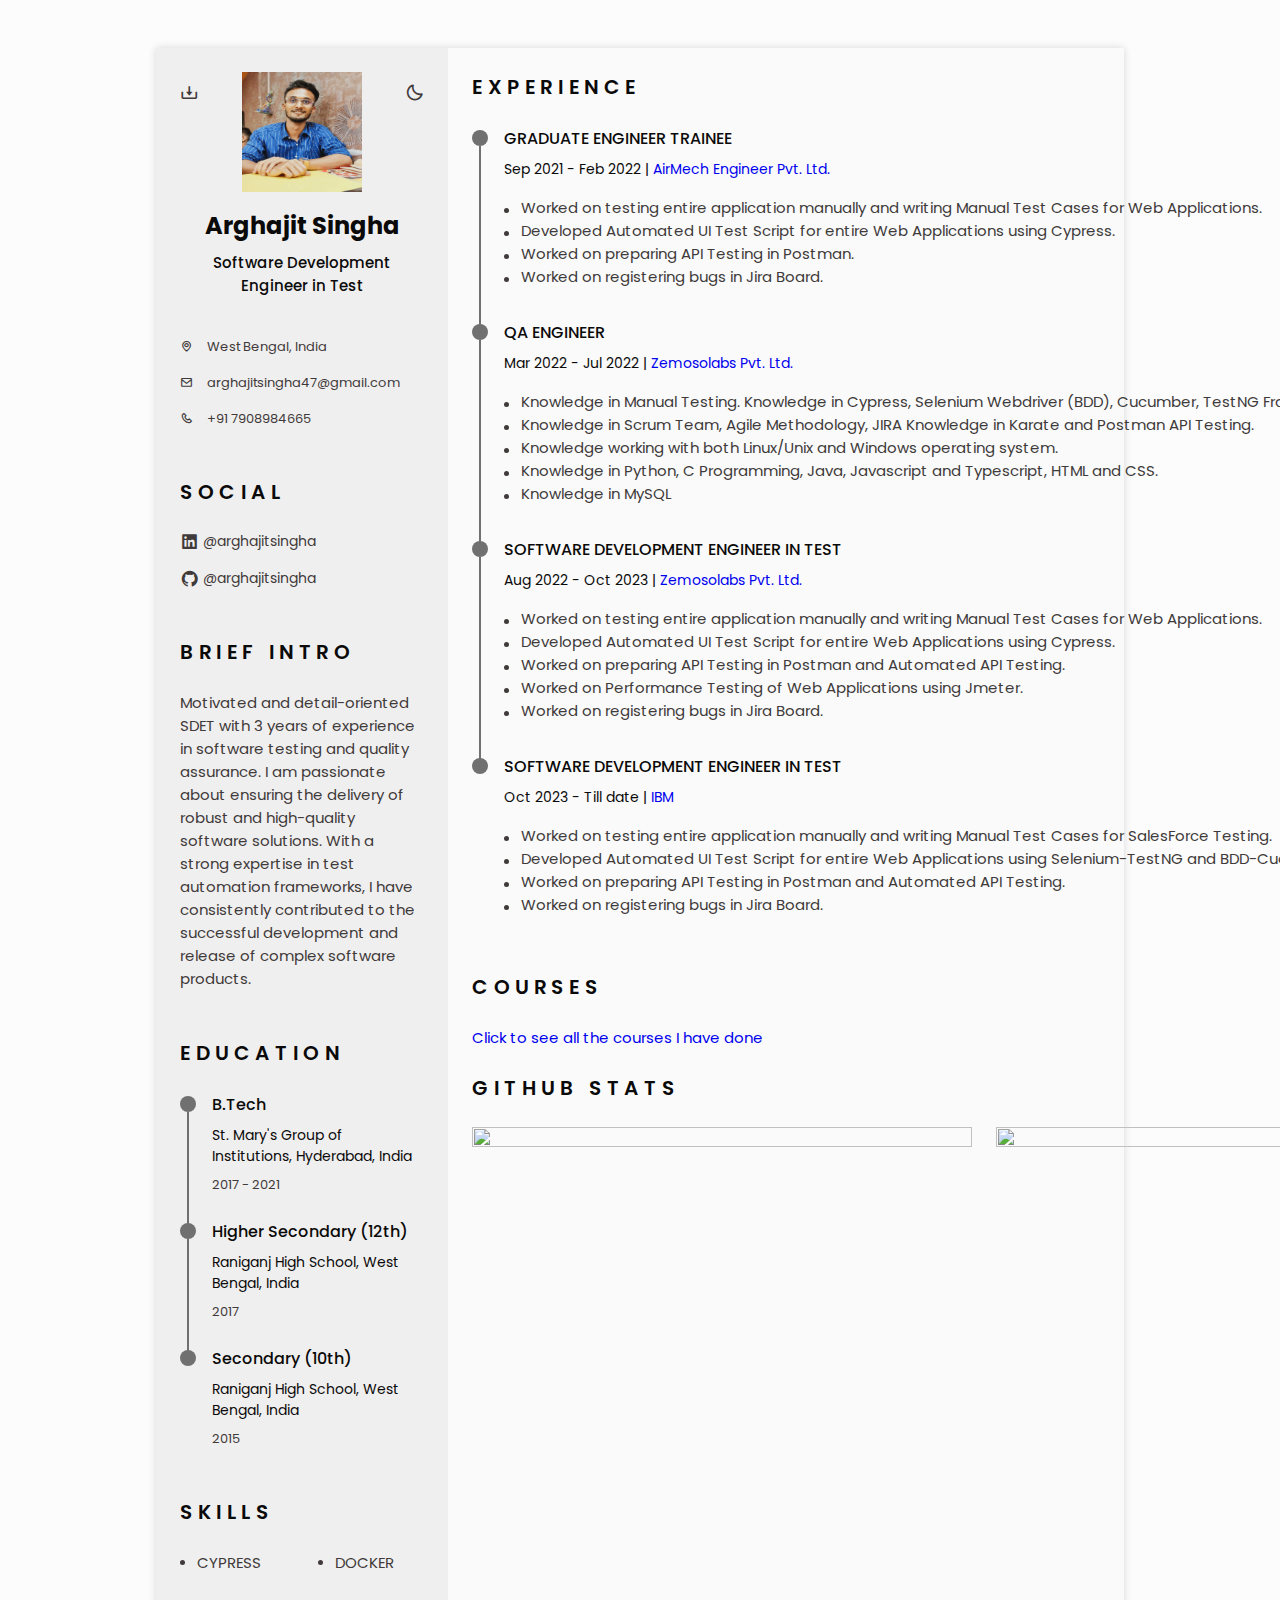
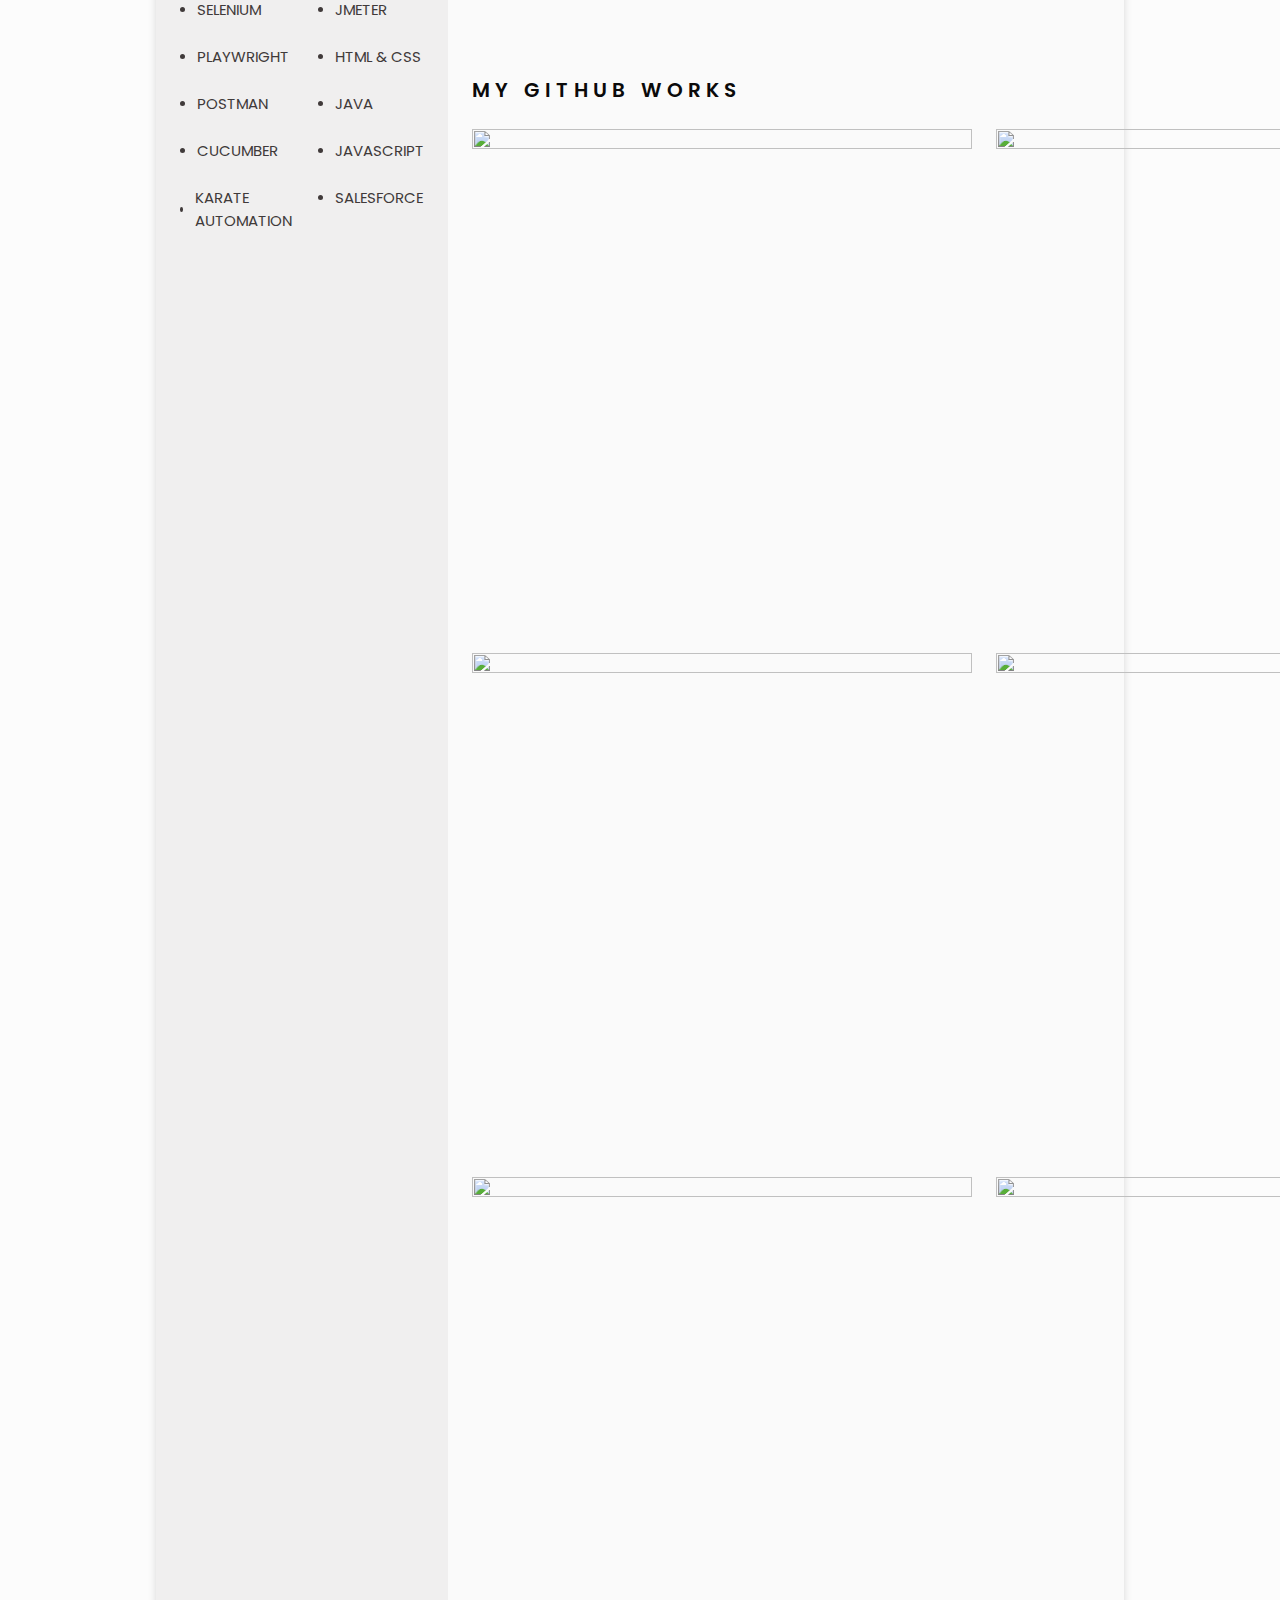
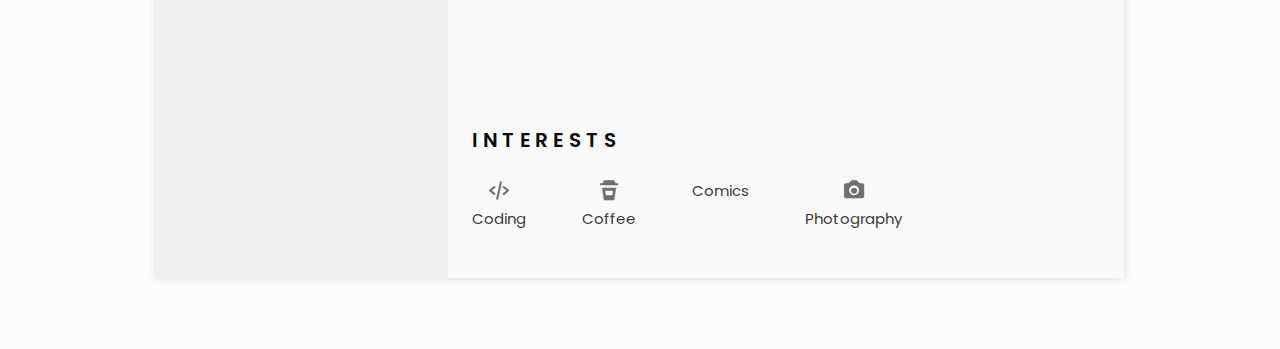
==== commit 640b60ed: "Updated Profile" ====
--- a/index.html
+++ b/index.html
@@ -23,7 +23,7 @@
     <!-- HEADER -->
     <header class="l-header" id="header">
       <nav class="nav bd-container">
-        <a href="#" class="nav_logo">Arghajit Singha</a>
+        <a href="#" class="nav_logo">Arghajit Singha - Portfolio</a>
         <div class="nav_menu" id="nav-menu">
           <ul class="nav_list">
             <li class="nav_item">
@@ -52,13 +52,18 @@
               </a>
             </li>
             <li class="nav_item">
-              <a href="#certificate" class="nav_link">
-                <i class="bx bx-award nav_icon"></i>Certificate
-              </a>
-            </li>
-            <li class="nav_item">
-              <a href="#references" class="nav_link">
-                <i class="bx bx-link-external nav_icon"></i>References
+              <a href="#courses" class="nav_link">
+                <i class="bx bx-award nav_icon"></i>Courses
+              </a>
+            </li>
+            <li class="nav_item">
+              <a href="#github" class="nav_link">
+                <i class="bx bx-bar-chart-alt nav_icon"></i>GitHub Stats
+              </a>
+            </li>
+            <li class="nav_item">
+              <a href="#works" class="nav_link">
+                <i class="bx bx-desktop nav_icon"></i>Projects
               </a>
             </li>
           </ul>
@@ -261,7 +266,29 @@
                   <span class="experience_line"></span>
                 </div>
                 <div class="experience_data bd-grid">
-                    <h3 class="experience_title">SOFTWARE DEVELOPMENT ENGINEER IN TEST - INTERN</h3>
+                    <h3 class="experience_title">GRADUATE ENGINEER TRAINEE</h3>
+                    <span class="experience_company"
+                      >Sep 2021 - Feb 2022 |
+                      <a href="http://www.airmech.co.in/"
+                        >AirMech Engineer Pvt. Ltd.</a>
+                    </span>
+                    <p class="experience_description">
+                      <ul><li>
+                          <span class="languages_circle"></span>Worked on testing entire application manually and writing Manual Test Cases for Web Applications.</li>
+                          <li><span class="languages_circle"></span>Developed Automated UI Test Script for entire Web Applications using Cypress.</li>
+                          <li><span class="languages_circle"></span>Worked on preparing API Testing in Postman.</li>
+                          <li><span class="languages_circle"></span>Worked on registering bugs in Jira Board.
+                      </li></ul>
+                    </p>
+                  </div>
+              </div>
+              <div class="experience_content">
+                <div class="experience_time">
+                  <span class="experience_rounder"></span>
+                  <span class="experience_line"></span>
+                </div>
+                <div class="experience_data bd-grid">
+                    <h3 class="experience_title">QA ENGINEER</h3>
                     <span class="experience_company"
                       >Mar 2022 - Jul 2022 |
                       <a href="https://www.zemosolabs.com/careers-page"
@@ -332,11 +359,11 @@
             </div>
           </section>
           <!-- COURSES -->
-          <section class="certificate section" id="certificate">
+          <section class="certificate section" id="courses">
             <h2 class="section-title">Courses</h2>
             <a href="courses.html">Click to see all the courses I have done</a>
           <!-- GITHUB STATS -->
-          <section class="references section" id="references">
+          <section class="references section" id="github">
             <h2 class="section-title">GitHub Stats</h2>
             <div class="references_container bd-grid">
               <div class="references_content bd-grid">
@@ -355,8 +382,8 @@
               </div>
             </div>
           </section>
-          <!-- REFERENCES -->
-          <section class="references section" id="references">
+          <!-- MY GITHUB WORKS -->
+          <section class="references section" id="works">
             <h2 class="section-title">My GitHub Works</h2>
             <div class="references_container bd-grid">
                 <div class="references_content bd-grid">
